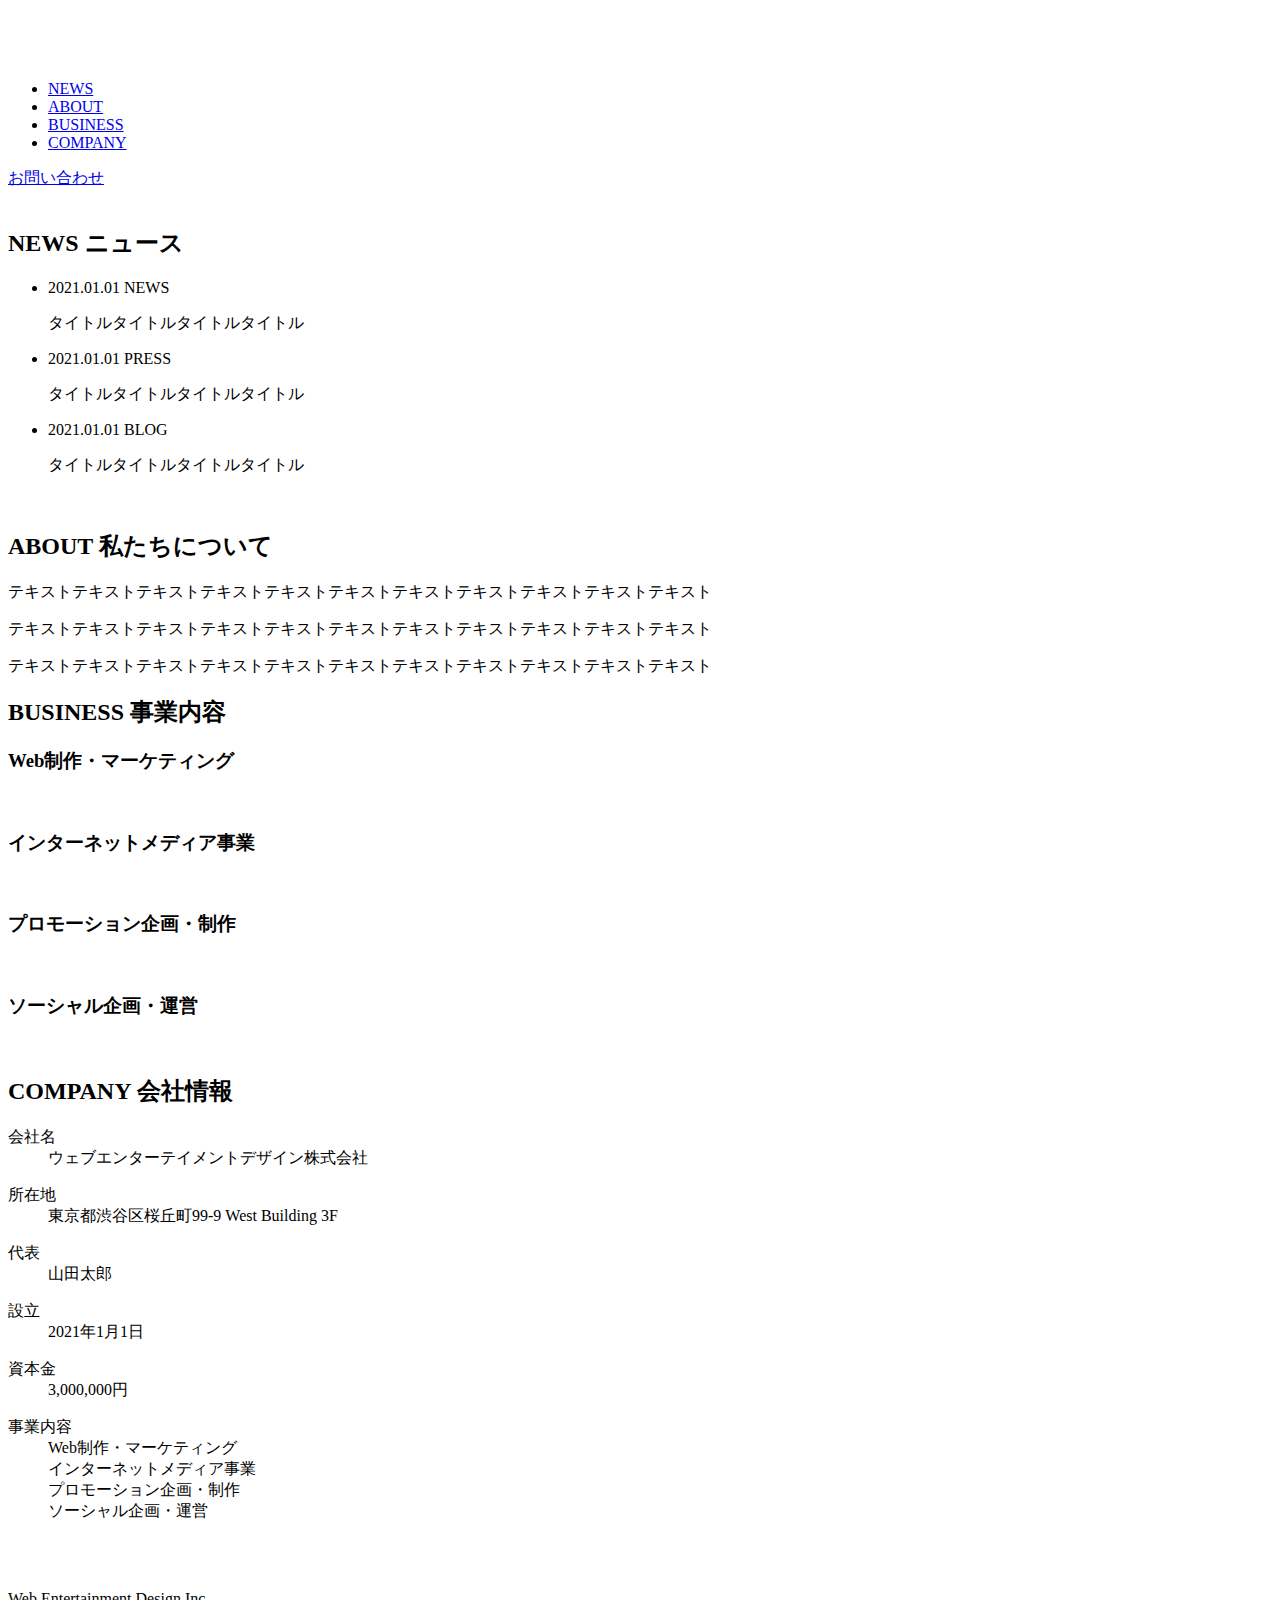
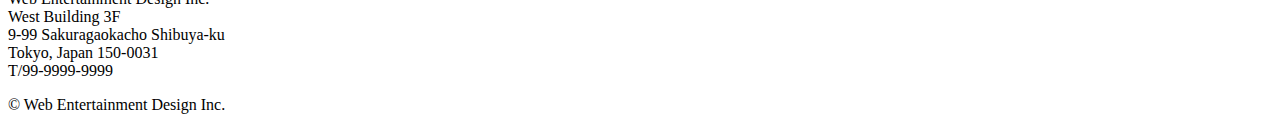
==== index.html @ 952444db "Create index.html" ====
<!DOCTYPE html>
<html lang="en">
<head>
    <meta charset="UTF-8">
    <meta http-equiv="X-UA-Compatible" content="IE=edge">
    <meta name="viewport" content="width=device-width, initial-scale=1.0">
    <title>Corporate Site</title>
    <link rel="stylesheet" href="style.css">
    <link rel="stylesheet" href="media.css">
</head>
<body>
    <header>
        <div class="header-left">
            <h1><img src="img/logo.svg" alt=""></h1>
            <nav>
                <ul>
                    <li><a href="#news">NEWS</a></li>
                    <li><a href="#about">ABOUT</a></li>
                    <li><a href="#business">BUSINESS</a></li>
                    <li><a href="#company">COMPANY</a></li>
                </ul>
            </nav>
        </div>
        <a href="#" class="header-right">お問い合わせ</a>
    </header>
    <main>
        <div class="main-visual">
            <img src="img/mainvisual.jpg" alt="">
        </div>
        <section id="news">
            <div class="section-title">
                <h2>
                    <span class="en">NEWS</span>
                    <span class="jp">ニュース</span>
                </h2>
            </div>
            <ul class="news-article">
                <li>
                    <div class="date-area">
                        <time datetime="2021-01-01">2021.01.01</time>
                        <span>NEWS</span>
                    </div>
                    <p>タイトルタイトルタイトルタイトル</p>
                </li>
                <li>
                    <div class="date-area">
                        <time datetime="2021-01-01">2021.01.01</time>
                        <span>PRESS</span>
                    </div>
                    <p>タイトルタイトルタイトルタイトル</p>
                </li>
                <li>
                    <div class="date-area">
                        <time datetime="2021-01-01">2021.01.01</time>
                        <span>BLOG</span>
                    </div>
                    <p>タイトルタイトルタイトルタイトル</p>
                </li>
            </ul>
        </section>

        <section id="about">
            <div class="about-left">
                <img src="img/about.jpg" alt="">
            </div>
            <div class="about-right">
                <div class="section-title">
                    <h2>
                        <span class="en">ABOUT</span>
                        <span class="jp">私たちについて</span>
                    </h2>
                </div> 
                <div class="about-text"> 
                    <p>テキストテキストテキストテキストテキストテキストテキストテキストテキストテキストテキスト</p>
                    <p>テキストテキストテキストテキストテキストテキストテキストテキストテキストテキストテキスト</p>
                    <p>テキストテキストテキストテキストテキストテキストテキストテキストテキストテキストテキスト</p>   
                </div> 
            </div>
                      
        </section>

        <section id="business">
            <div class="section-title">
                <h2>
                    <span class="en">BUSINESS</span>
                    <span class="jp">事業内容</span>
                </h2>
            </div> 
            <div class="business-container">
                <div class="business-left">
                    <div class="business-item">
                        <h3>Web制作・マーケティング</h3>
                        <img src="img/business1.jpg" alt="">
                    </div>
                    <div class="business-item">
                        <h3>インターネットメディア事業</h3>
                        <img src="img/business2.jpg" alt="">
                    </div>
                </div>
                <div class="business-right">
                    <div class="business-item">
                        <h3>プロモーション企画・制作</h3>
                        <img src="img/business3.jpg" alt="">
                    </div>
                    <div class="business-item">
                        <h3>ソーシャル企画・運営</h3>
                        <img src="img/business4.jpg" alt="">
                    </div>
                </div>
            </div>
        </section>

        <section id="company">
            <div class="company-left">
                <div class="section-title">
                    <h2>
                        <span class="en">COMPANY</span>
                        <span class="jp">会社情報</span>
                    </h2>
                </div> 
                <div class="company-info">
                    <dl>
                        <dt>会社名</dt>
                        <dd>ウェブエンターテイメントデザイン株式会社</dd>
                    </dl>
                    <dl>
                        <dt>所在地</dt>
                        <dd>東京都渋谷区桜丘町99-9 West Building 3F</dd>
                    </dl>
                    <dl>
                        <dt>代表</dt>
                        <dd>山田太郎</dd>
                    </dl>
                    <dl>
                        <dt>設立</dt>
                        <dd>2021年1月1日</dd>
                    </dl>
                    <dl>
                        <dt>資本金</dt>
                        <dd>3,000,000円</dd>
                    </dl>
                    <dl class="wrap">
                        <dt>事業内容</dt>
                        <dd>Web制作・マーケティング</dd>
                        <dd class="add">インターネットメディア事業</dd>
                        <dd class="add">プロモーション企画・制作</dd>
                        <dd class="add">ソーシャル企画・運営</dd>
                    </dl>
                </div>
            </div>
            <div class="company-right">
                <img src="img/company.jpg" alt="">
            </div>
        </section>
    </main>
    <footer>
        <div class="footer-container">
            <div class="footer-left">
                <img src="img/logo.svg" alt="">
            </div>
            <div class="footer-right">
                <p>Web Entertainment Design Inc.<br>
                    West Building 3F<br>
                    9-99 Sakuragaokacho Shibuya-ku<br>
                    Tokyo, Japan 150-0031<br>
                    T/99-9999-9999
                </p>
            </div>
        </div>
        <p class="copy">&copy; Web Entertainment Design Inc.</p>
    </footer>
</body>
</html>
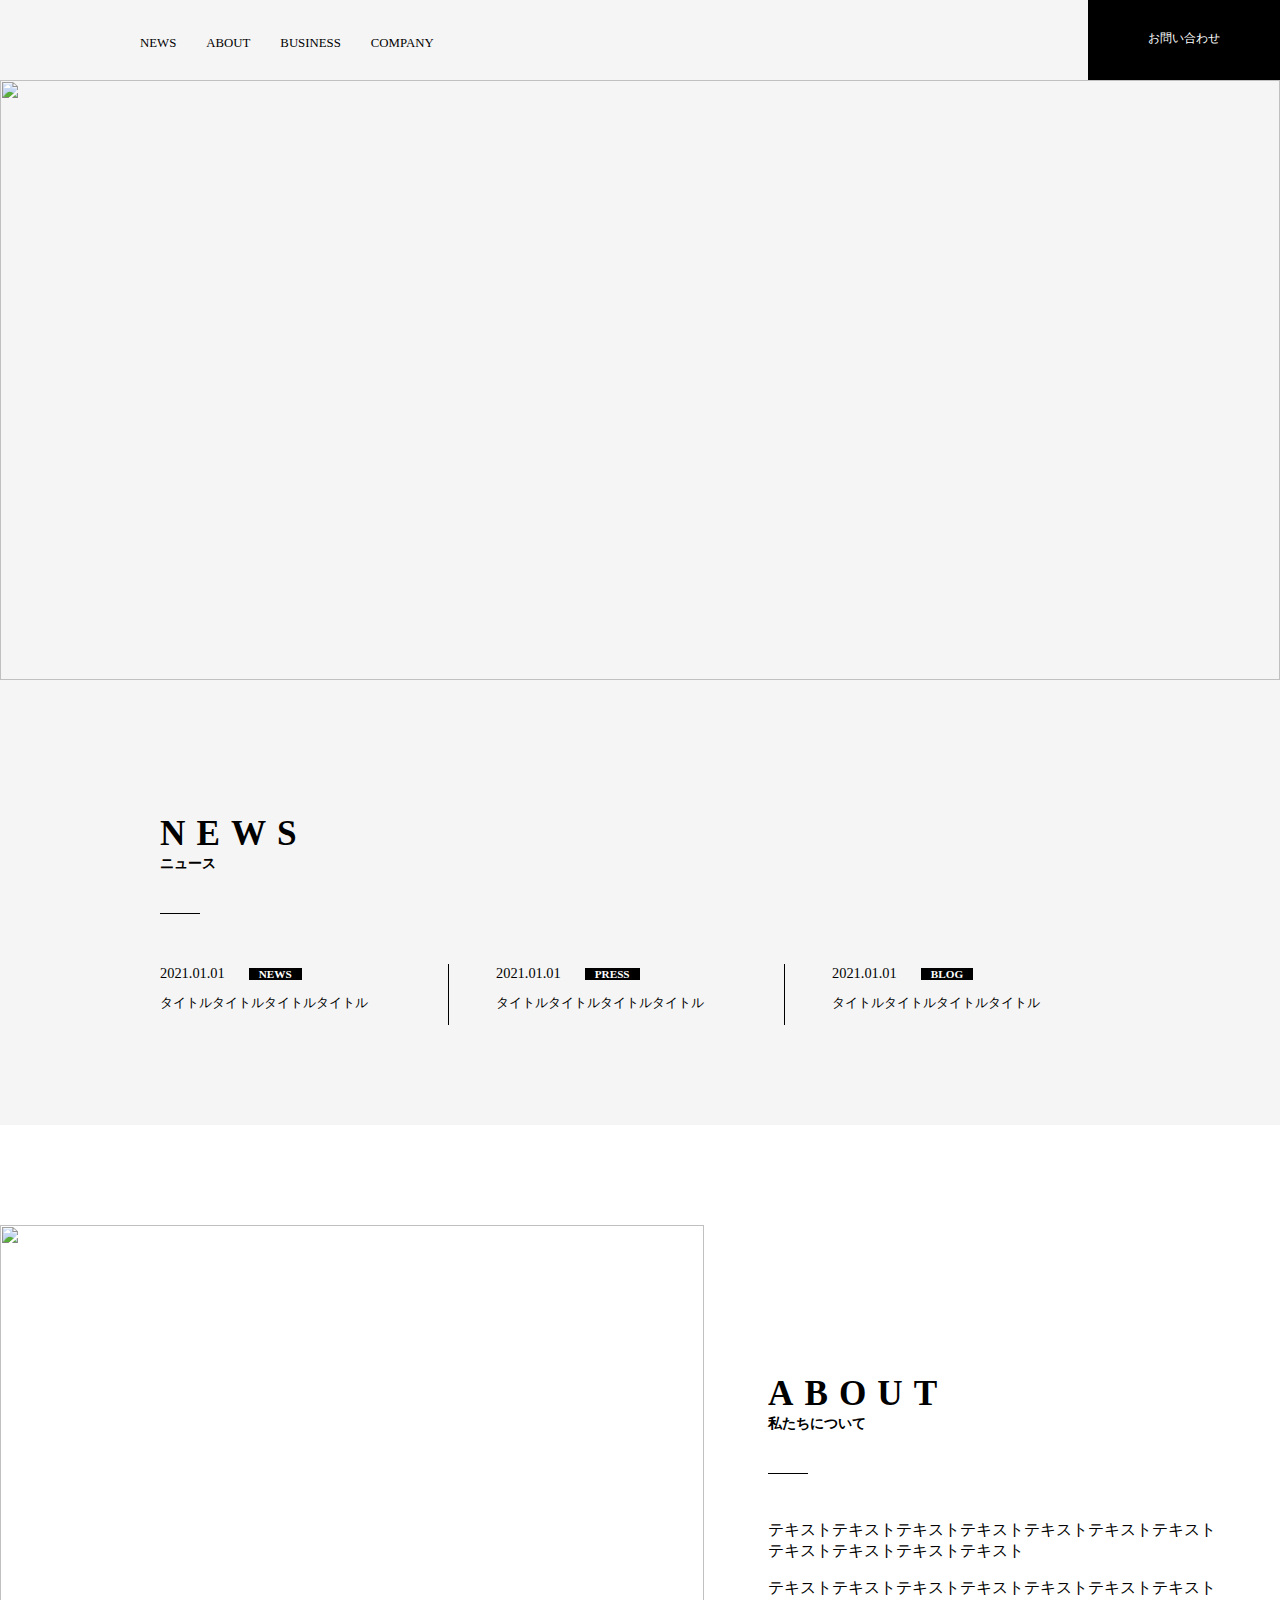
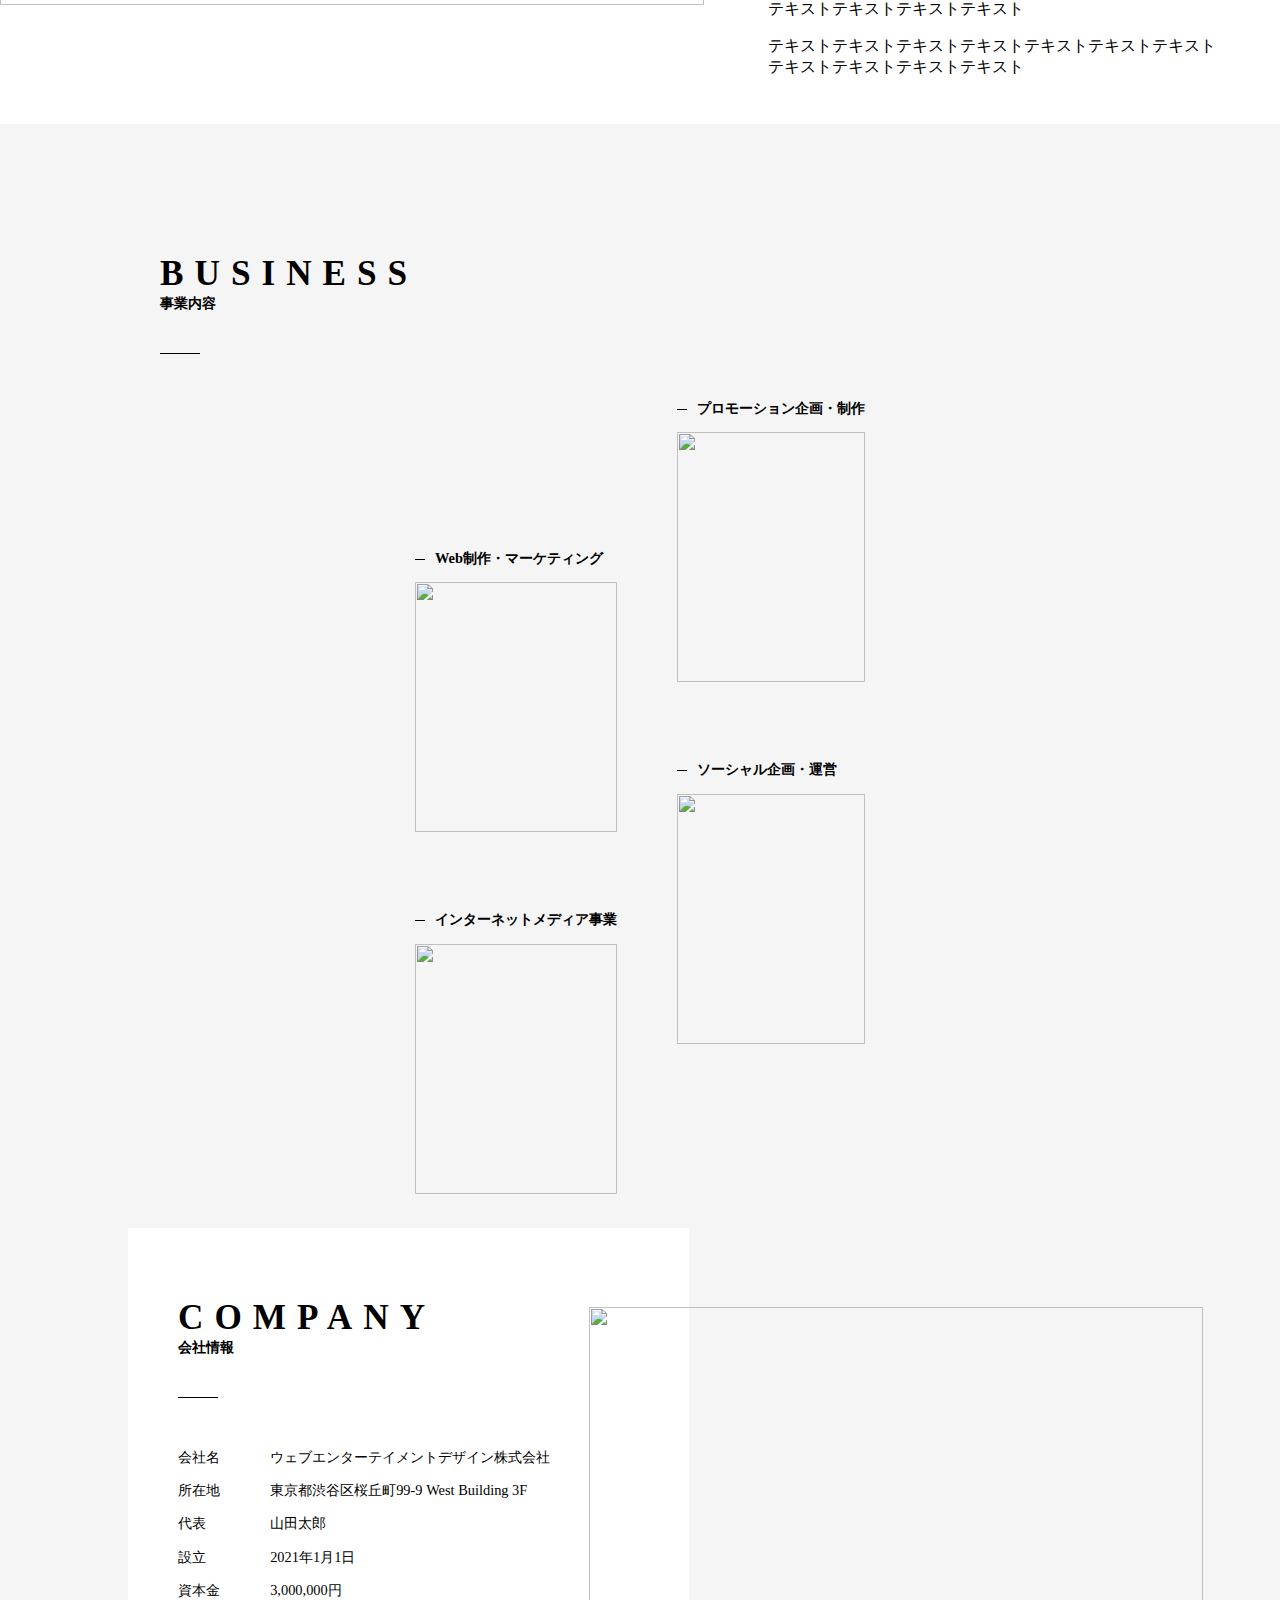
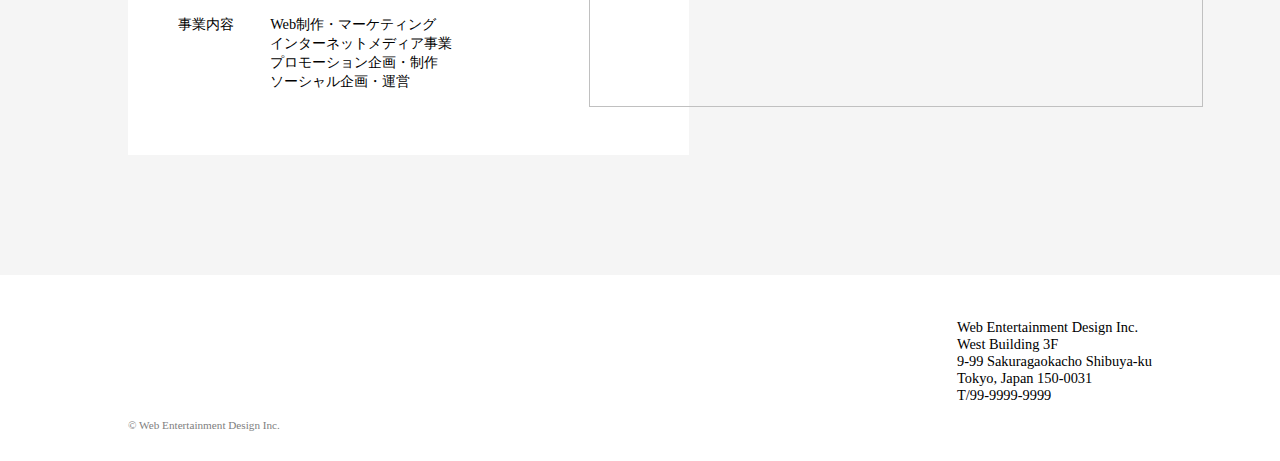
==== commit 3b71899b: "Update index.html" ====
--- a/index.html
+++ b/index.html
@@ -11,7 +11,7 @@
 <body>
     <header>
         <div class="header-left">
-            <h1><img src="img/logo.svg" alt=""></h1>
+            <h1><img src="https://raw.githubusercontent.com/hamatai7109/corporate-site/8b26c4254bfc8a91b56f3406eeda047e41ff4cda/logo.svg" alt=""></h1>
             <nav>
                 <ul>
                     <li><a href="#news">NEWS</a></li>
@@ -25,7 +25,7 @@
     </header>
     <main>
         <div class="main-visual">
-            <img src="img/mainvisual.jpg" alt="">
+            <img src="https://github.com/hamatai7109/corporate-site/blob/main/mainvisual.jpg?raw=true" alt="">
         </div>
         <section id="news">
             <div class="section-title">
@@ -61,7 +61,7 @@
 
         <section id="about">
             <div class="about-left">
-                <img src="img/about.jpg" alt="">
+                <img src="https://github.com/hamatai7109/corporate-site/blob/main/about.jpg?raw=true" alt="">
             </div>
             <div class="about-right">
                 <div class="section-title">
@@ -90,21 +90,21 @@
                 <div class="business-left">
                     <div class="business-item">
                         <h3>Web制作・マーケティング</h3>
-                        <img src="img/business1.jpg" alt="">
+                        <img src="https://github.com/hamatai7109/corporate-site/blob/main/business1.jpg?raw=true" alt="">
                     </div>
                     <div class="business-item">
                         <h3>インターネットメディア事業</h3>
-                        <img src="img/business2.jpg" alt="">
+                        <img src="https://github.com/hamatai7109/corporate-site/blob/main/business2.jpg?raw=true" alt="">
                     </div>
                 </div>
                 <div class="business-right">
                     <div class="business-item">
                         <h3>プロモーション企画・制作</h3>
-                        <img src="img/business3.jpg" alt="">
+                        <img src="https://github.com/hamatai7109/corporate-site/blob/main/business3.jpg?raw=true" alt="">
                     </div>
                     <div class="business-item">
                         <h3>ソーシャル企画・運営</h3>
-                        <img src="img/business4.jpg" alt="">
+                        <img src="https://github.com/hamatai7109/corporate-site/blob/main/business4.jpg?raw=true" alt="">
                     </div>
                 </div>
             </div>
@@ -149,14 +149,14 @@
                 </div>
             </div>
             <div class="company-right">
-                <img src="img/company.jpg" alt="">
+                <img src="https://github.com/hamatai7109/corporate-site/blob/main/company.jpg?raw=true" alt="">
             </div>
         </section>
     </main>
     <footer>
         <div class="footer-container">
             <div class="footer-left">
-                <img src="img/logo.svg" alt="">
+                <img src="https://raw.githubusercontent.com/hamatai7109/corporate-site/8b26c4254bfc8a91b56f3406eeda047e41ff4cda/logo.svg" alt="">
             </div>
             <div class="footer-right">
                 <p>Web Entertainment Design Inc.<br>
--- a/style.css
+++ b/style.css
@@ -0,0 +1,305 @@
+/*general*/
+html{
+    font-size: 100%;
+}
+
+body{
+    margin: 0;
+    background-color: rgb(245, 245, 245);    
+}
+
+li{
+    list-style: none;
+}
+
+a{
+    text-decoration: none;
+    color: black;
+}
+
+/*section-title*/
+
+.section-title{
+    margin-top: 130px;
+}
+
+.section-title::after {
+    content: "";
+    width: 40px;
+    height: 1px;
+    background-color: #000;
+    display: block;
+  }
+
+.section-title h2{
+    display: flex;
+    flex-direction: column;
+}
+
+.en{
+    font-size: 2.2rem;
+    letter-spacing: 11px;
+}
+
+.jp{
+    font-size: 0.9rem;
+    padding-bottom: 20px;
+}
+
+
+/*header*/
+header{
+    display: flex;
+    justify-content: space-between;
+    height: 80px;
+}
+
+.header-left{
+    display: flex;
+    margin-left: 70px;
+}
+
+.header-left img{
+    height: 25px;
+}
+
+.header-left ul{
+    display: flex;
+}
+
+.header-left li{
+    padding-left: 30px;
+    padding-top: 20px;
+    font-size: 0.8rem;
+}
+
+.header-right{
+    display: inline-block;
+    background-color: black;
+    color: white;
+    padding-top: 30px;
+    padding-bottom: 20px;
+    padding-right: 60px;
+    padding-left: 60px;
+    font-size: 0.75rem;
+}
+
+/*main-visual*/
+.main-visual img{
+    height: 600px;
+    width: 100%;
+    object-fit: cover;
+
+}
+
+/*news*/
+#news{
+    width: 75%;
+    margin: 0 auto;
+}
+
+.news-article{
+    display: flex;
+    justify-content: space-between;
+    padding-left: 0;
+    margin-top: 50px;
+}
+
+.news-article li{
+    width: 30%;
+    border-right: 0.5px solid black;
+}
+
+.news-article li:last-child{
+    border-right: none;
+}
+
+.news-article p{
+    font-size: 0.8rem;
+}
+
+.date-area time{
+    font-size: 0.9rem;
+    padding-right: 20px;
+}
+
+.date-area span{
+    display: inline-block;
+    background-color: black;
+    color: white;
+    font-weight: bold;
+    font-size: 0.7rem;
+    padding-left: 10px;
+    padding-right: 10px;
+}
+
+/*about*/
+#about{
+    display: flex;
+    margin-top: 100px;
+    padding-top: 100px;
+    padding-bottom: 30px;
+    background-color: white;
+}
+
+.about-left{
+    width: 55%;
+}
+
+.about-left img{
+    height: 380px;
+    width: 100%;
+    object-fit: cover;
+}
+
+.about-right{
+    display: flex;
+    flex-direction: column;
+    justify-content: center;
+    width: 35%;
+    margin: 0 auto;
+}
+
+.about-text{
+    margin-top: 30px;
+}
+
+/*business*/
+#business{
+    width: 75%;
+    margin: 0 auto;
+}
+
+.business-container{
+    display: flex;
+    justify-content: center;
+}
+
+.business-item{
+    padding: 30px;
+}
+
+
+.business-item h3{
+    font-size: 0.9rem;
+}
+.business-item h3::before{
+    content: "";
+    width: 10px;
+    height: 1px;
+    margin-right: 10px;
+    margin-bottom: 3px;
+    background-color: black;
+    display: inline-block;
+}
+
+.business-item img{
+    height: 250px;
+    width: 100%;
+    object-fit: cover;
+}
+
+.business-left{
+    margin-top: 150px;
+}
+
+
+
+/*company*/
+
+#company{
+    width: 80%;
+    margin: 0 auto;
+    display: flex;
+    align-items: center;
+    position: relative;
+
+}
+
+.company-left .section-title{
+    margin-top: 20px;
+}
+
+.company-left{
+    background-color: white;
+    width: 45%;
+    padding: 50px;
+}
+
+.company-info{
+    margin-top: 50px;
+    width: 100%;
+}
+
+.company-info dl{
+    display: flex;
+    font-size: 0.9rem;
+}
+
+.company-info dt{
+    width: 20%;
+
+}
+
+.company-info dd{
+    width: 80%;
+    margin: 0;
+}
+
+.wrap{
+    display: flex;
+    flex-wrap: wrap;
+}
+
+.add{
+    margin-left: 20% !important;
+}
+
+.company-right{
+    position: absolute;
+    width: 60%;
+    top: 15%;
+    left: 45%;
+}
+
+.company-right img{
+    height: 400px;
+    width: 100%;
+    object-fit: cover;
+}
+
+/*footer*/
+footer{
+    margin-top: 120px;
+    background-color: white;
+    display: flex;
+    flex-direction: column;
+}
+
+.footer-container{
+    margin: 0 auto;
+    width: 80%;
+    display: flex;
+    align-items: center;
+    justify-content: space-between;
+}
+
+.footer-left img{
+    height: 25px;
+}
+
+.footer-right{
+    padding-top: 30px;
+}
+
+.footer-right p{
+    font-size: 0.9rem;
+}
+
+.copy{
+    width: 80%;
+    margin: 0 auto;
+    font-size: 0.7rem;
+    padding-bottom: 30px;
+    color: gray;
+}
--- a/media.css
+++ b/media.css
@@ -0,0 +1,117 @@
+@media screen and (max-width:1200px) {
+    #company{
+        flex-direction: column;
+        position: static;
+    }
+
+    .company-left, .company-right{
+        width: 90%;
+    }
+
+    .company-right{
+        padding-right: 6%;
+        padding-left: 6%;
+        padding-bottom: 5%;
+        position: static;
+        background-color: white;
+    }
+}
+
+@media screen and (max-width:754px) {
+    header{
+        height: 160px;
+    }
+
+    .header-left{
+        margin: 0 auto;
+        flex-direction: column;
+        align-items: center;
+    }
+
+    nav{
+        width: 100%;
+        margin: 0 auto;
+    }
+
+    .header-left ul{
+        justify-content: space-between;
+        margin: 0 auto;
+        padding-left: 0;
+    }
+
+    .header-right{
+        display: none;
+    }
+
+    #news{
+        width: 90%;
+    }
+
+    .news-article{
+        flex-direction: column;
+    }
+
+    .news-article li{
+        width: 100%;
+        padding-top: 10px;
+        padding-bottom: 20px;
+        border-right: none;
+        border-bottom: 1px solid gray;
+    }
+
+    .news-article li:last-child{
+        border-bottom: none;
+    }
+
+    #about{
+        width: 100%;
+        margin: 0 auto;
+        flex-direction: column;
+    }
+
+    .about-right, .about-left{
+        width: 95%;
+    }
+
+    .about-right{
+        order: 1;
+    }
+
+    .about-right .section-title{
+        margin-top: 0;
+    }
+
+    .about-left{
+        margin: 0 auto;
+        order: 2;
+    }
+
+    #business{
+        width: 95%;
+    }
+
+    .business-container{
+        flex-direction: column;
+    }
+
+    .business-left{
+        margin-top: 10px;
+    }
+    
+    .footer-container{
+       flex-direction: column;
+    }
+    
+    .footer-left{
+        padding-top: 30px;
+    }
+
+    .footer-right{
+        padding-top: 10px;
+    }
+    
+    .copy{
+        width: 100%;
+        text-align: center;
+    }
+}
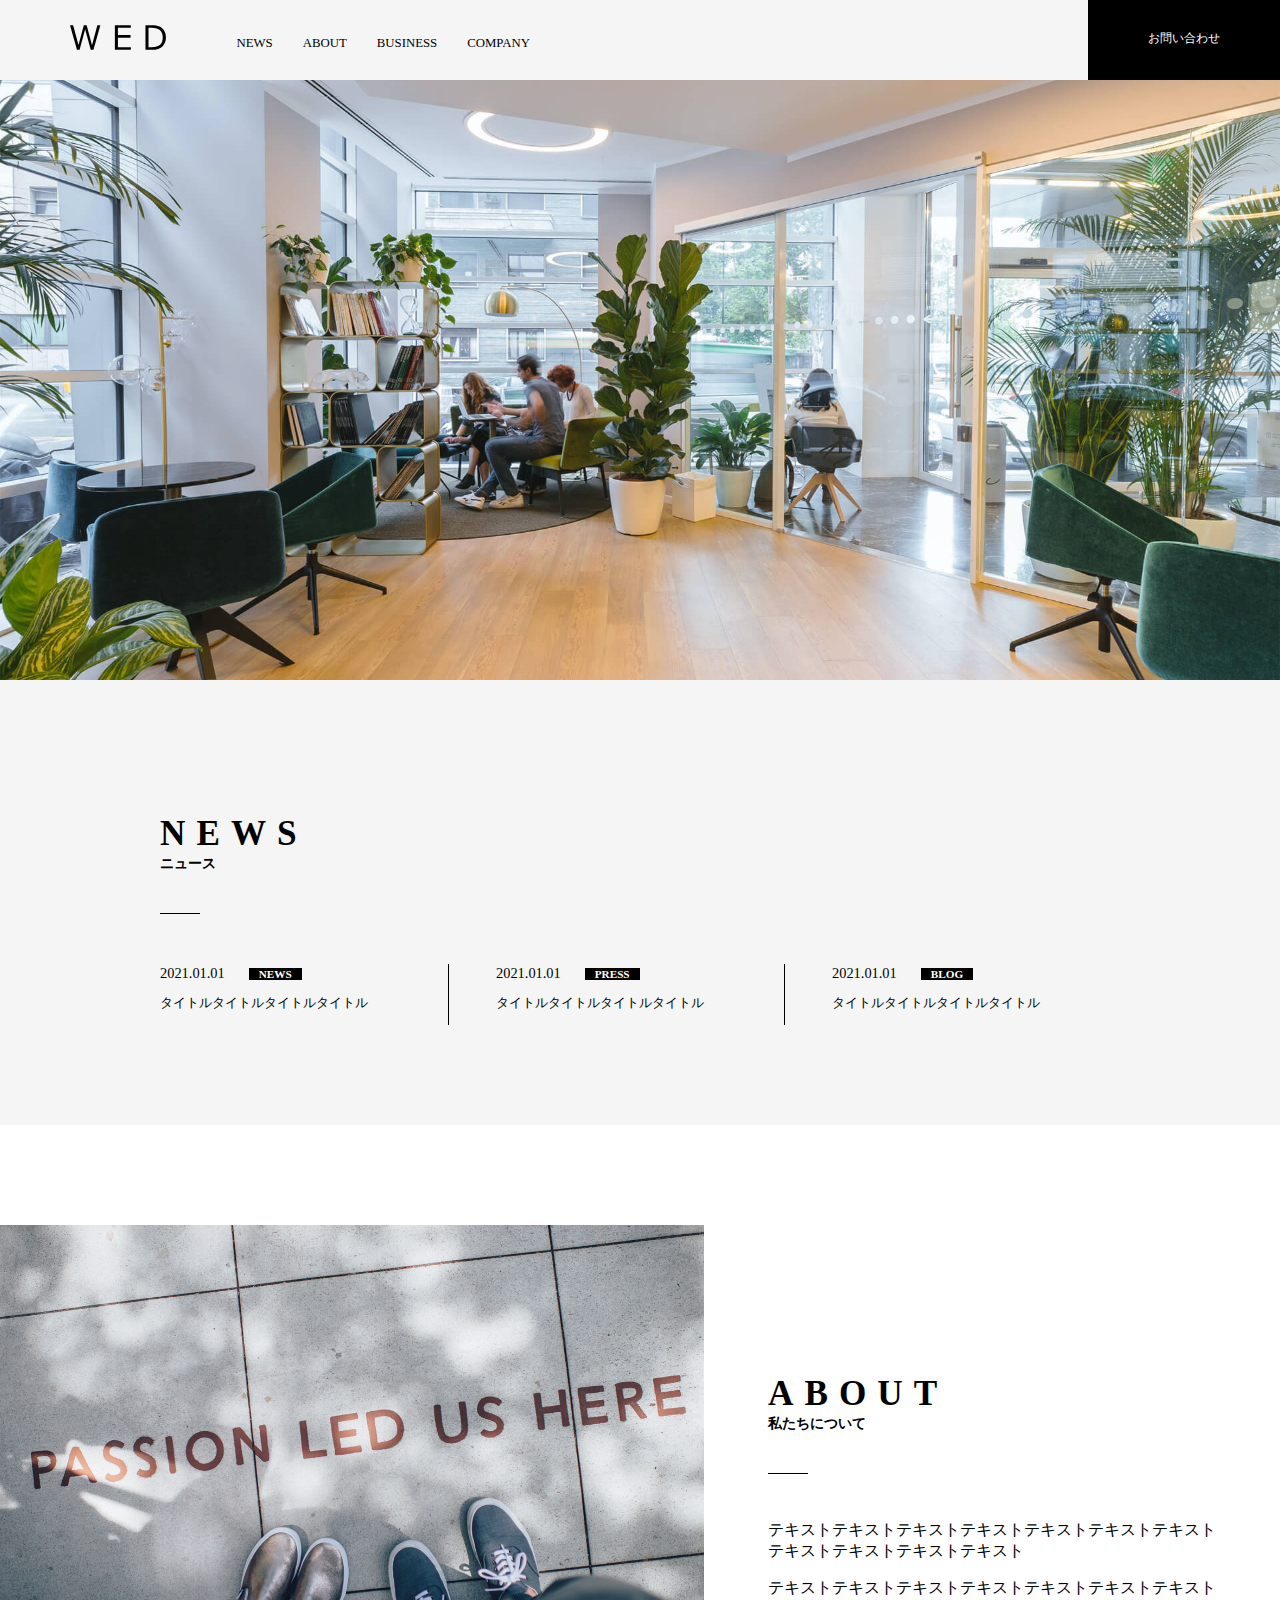
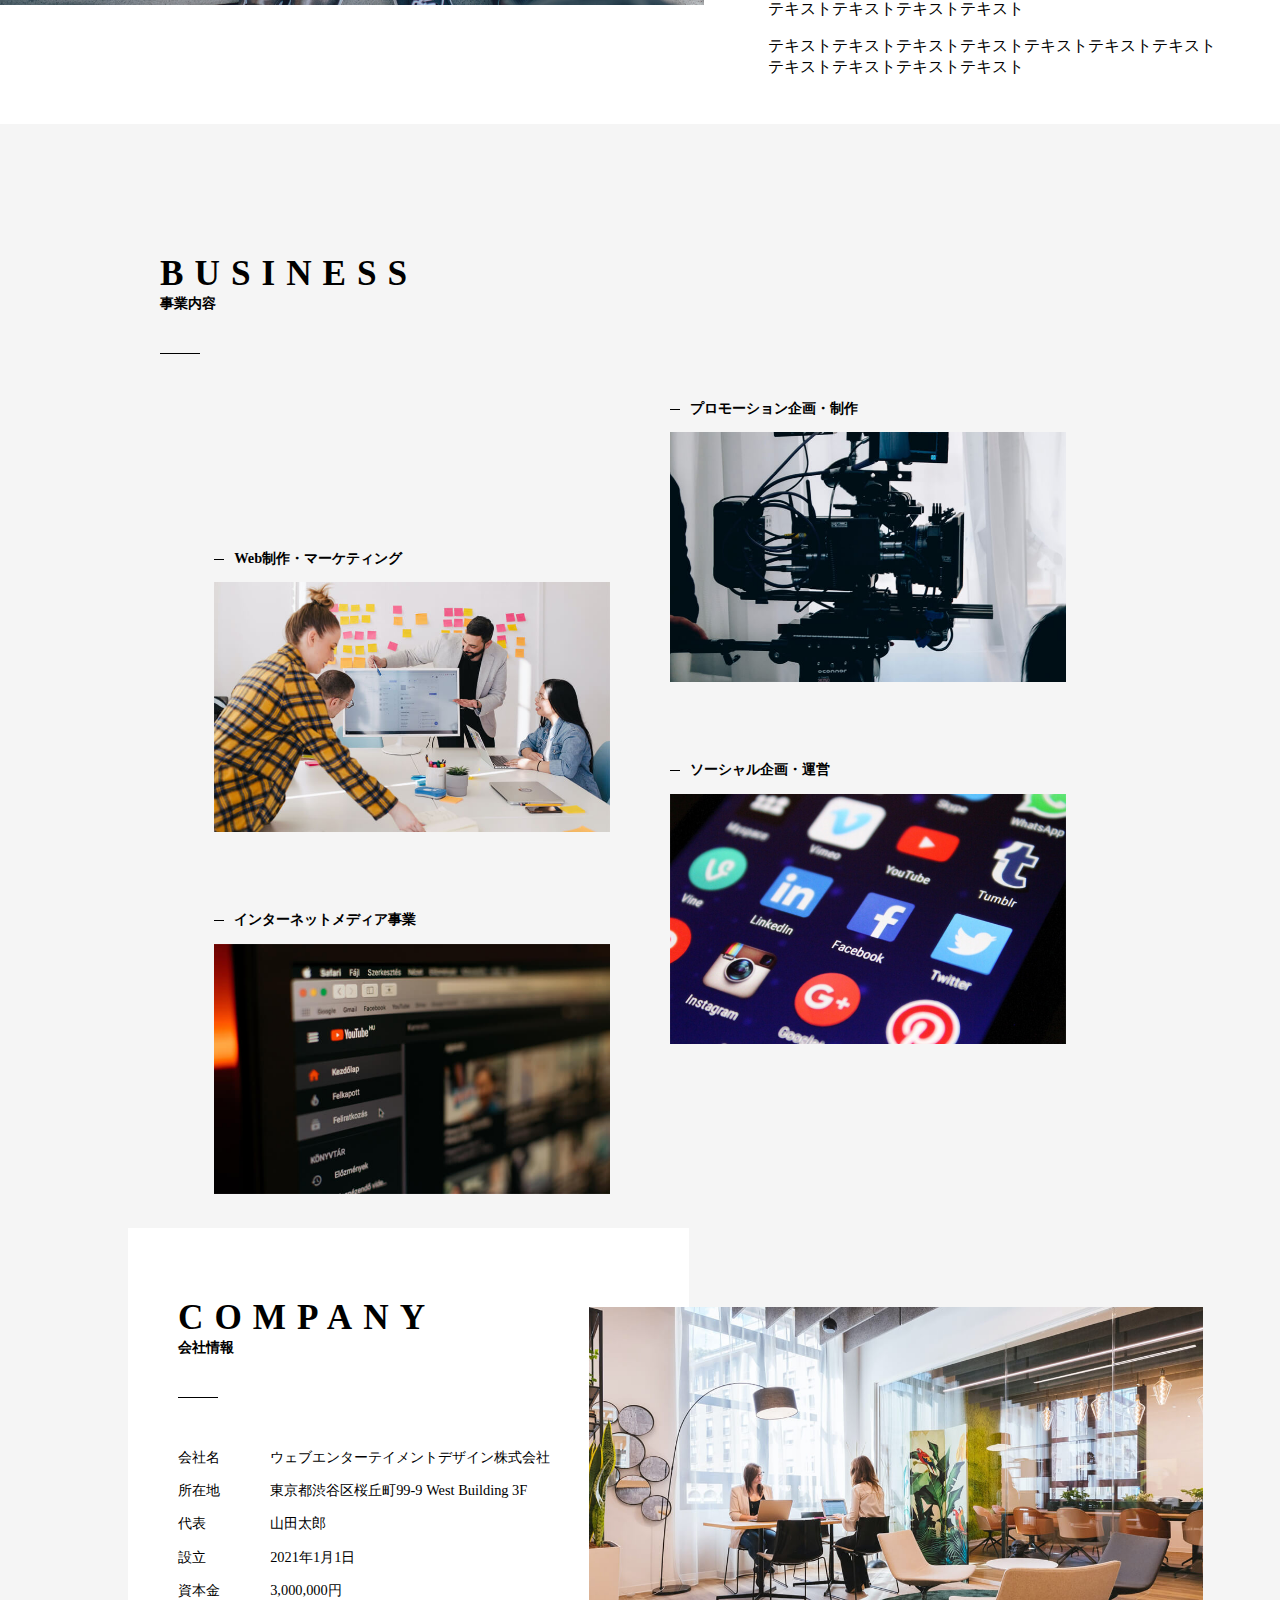
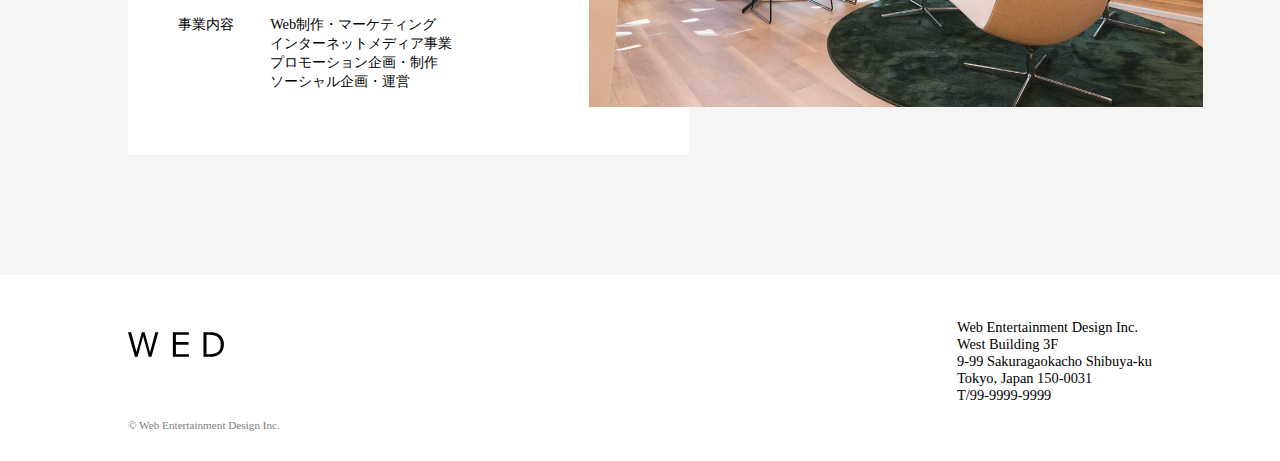
==== commit 3886a1ab: "test" ====
--- a/index.html
+++ b/index.html
@@ -9,165 +9,161 @@
     <link rel="stylesheet" href="media.css">
 </head>
 <body>
-    <header>
-        <div class="header-left">
-            <h1><img src="https://raw.githubusercontent.com/hamatai7109/corporate-site/8b26c4254bfc8a91b56f3406eeda047e41ff4cda/logo.svg" alt=""></h1>
-            <nav>
-                <ul>
-                    <li><a href="#news">NEWS</a></li>
-                    <li><a href="#about">ABOUT</a></li>
-                    <li><a href="#business">BUSINESS</a></li>
-                    <li><a href="#company">COMPANY</a></li>
-                </ul>
-            </nav>
+  <header>
+      <div class="header-left">
+          <h1><img src="img/logo.svg" alt=""></h1>
+          <nav>
+              <ul>
+                  <li><a href="#news">NEWS</a></li>
+                  <li><a href="#about">ABOUT</a></li>
+                  <li><a href="#business">BUSINESS</a></li>
+                  <li><a href="#company">COMPANY</a></li>
+              </ul>
+          </nav>
+      </div>
+      <a href="#" class="header-right">お問い合わせ</a>
+  </header>
+  <main>
+      <div class="main-visual">
+        <img src="img/mainvisual.jpg" alt="">
+      </div>
+      <section id="news">
+        <div class="section-title">
+          <h2>
+            <span class="en">NEWS</span>
+            <span class="jp">ニュース</span>
+          </h2>
         </div>
-        <a href="#" class="header-right">お問い合わせ</a>
-    </header>
-    <main>
-        <div class="main-visual">
-            <img src="https://github.com/hamatai7109/corporate-site/blob/main/mainvisual.jpg?raw=true" alt="">
+        <ul class="news-article">
+          <li>
+            <div class="date-area">
+                <time datetime="2021-01-01">2021.01.01</time>
+                <span>NEWS</span>
+            </div>
+            <p>タイトルタイトルタイトルタイトル</p>
+          </li>
+          <li>
+            <div class="date-area">
+                <time datetime="2021-01-01">2021.01.01</time>
+                <span>PRESS</span>
+            </div>
+            <p>タイトルタイトルタイトルタイトル</p>
+          </li>
+          <li>
+            <div class="date-area">
+                <time datetime="2021-01-01">2021.01.01</time>
+                <span>BLOG</span>
+            </div>
+            <p>タイトルタイトルタイトルタイトル</p>
+          </li>
+        </ul>
+      </section>
+      <section id="about">
+        <div class="about-left">
+          <img src="img/about.jpg" alt="">
         </div>
-        <section id="news">
-            <div class="section-title">
-                <h2>
-                    <span class="en">NEWS</span>
-                    <span class="jp">ニュース</span>
-                </h2>
+        <div class="about-right">
+          <div class="section-title">
+            <h2>
+              <span class="en">ABOUT</span>
+              <span class="jp">私たちについて</span>
+            </h2>
+          </div> 
+          <div class="about-text"> 
+            <p>テキストテキストテキストテキストテキストテキストテキストテキストテキストテキストテキスト</p>
+            <p>テキストテキストテキストテキストテキストテキストテキストテキストテキストテキストテキスト</p>
+            <p>テキストテキストテキストテキストテキストテキストテキストテキストテキストテキストテキスト</p>   
+          </div> 
+        </div>
+      </section>
+      <section id="business">
+        <div class="section-title">
+          <h2>
+            <span class="en">BUSINESS</span>
+            <span class="jp">事業内容</span>
+          </h2>
+        </div> 
+        <div class="business-container">
+          <div class="business-left">
+            <div class="business-item">
+              <h3>Web制作・マーケティング</h3>
+              <img src="img/business1.jpg" alt="">
             </div>
-            <ul class="news-article">
-                <li>
-                    <div class="date-area">
-                        <time datetime="2021-01-01">2021.01.01</time>
-                        <span>NEWS</span>
-                    </div>
-                    <p>タイトルタイトルタイトルタイトル</p>
-                </li>
-                <li>
-                    <div class="date-area">
-                        <time datetime="2021-01-01">2021.01.01</time>
-                        <span>PRESS</span>
-                    </div>
-                    <p>タイトルタイトルタイトルタイトル</p>
-                </li>
-                <li>
-                    <div class="date-area">
-                        <time datetime="2021-01-01">2021.01.01</time>
-                        <span>BLOG</span>
-                    </div>
-                    <p>タイトルタイトルタイトルタイトル</p>
-                </li>
-            </ul>
-        </section>
-
-        <section id="about">
-            <div class="about-left">
-                <img src="https://github.com/hamatai7109/corporate-site/blob/main/about.jpg?raw=true" alt="">
+            <div class="business-item">
+              <h3>インターネットメディア事業</h3>
+              <img src="img/business2.jpg" alt="">
             </div>
-            <div class="about-right">
-                <div class="section-title">
-                    <h2>
-                        <span class="en">ABOUT</span>
-                        <span class="jp">私たちについて</span>
-                    </h2>
-                </div> 
-                <div class="about-text"> 
-                    <p>テキストテキストテキストテキストテキストテキストテキストテキストテキストテキストテキスト</p>
-                    <p>テキストテキストテキストテキストテキストテキストテキストテキストテキストテキストテキスト</p>
-                    <p>テキストテキストテキストテキストテキストテキストテキストテキストテキストテキストテキスト</p>   
-                </div> 
+          </div>
+          <div class="business-right">
+            <div class="business-item">
+              <h3>プロモーション企画・制作</h3>
+              <img src="img/business3.jpg" alt="">
             </div>
-                      
-        </section>
-
-        <section id="business">
-            <div class="section-title">
-                <h2>
-                    <span class="en">BUSINESS</span>
-                    <span class="jp">事業内容</span>
-                </h2>
-            </div> 
-            <div class="business-container">
-                <div class="business-left">
-                    <div class="business-item">
-                        <h3>Web制作・マーケティング</h3>
-                        <img src="https://github.com/hamatai7109/corporate-site/blob/main/business1.jpg?raw=true" alt="">
-                    </div>
-                    <div class="business-item">
-                        <h3>インターネットメディア事業</h3>
-                        <img src="https://github.com/hamatai7109/corporate-site/blob/main/business2.jpg?raw=true" alt="">
-                    </div>
-                </div>
-                <div class="business-right">
-                    <div class="business-item">
-                        <h3>プロモーション企画・制作</h3>
-                        <img src="https://github.com/hamatai7109/corporate-site/blob/main/business3.jpg?raw=true" alt="">
-                    </div>
-                    <div class="business-item">
-                        <h3>ソーシャル企画・運営</h3>
-                        <img src="https://github.com/hamatai7109/corporate-site/blob/main/business4.jpg?raw=true" alt="">
-                    </div>
-                </div>
+            <div class="business-item">
+              <h3>ソーシャル企画・運営</h3>
+              <img src="img/business4.jpg" alt="">
             </div>
-        </section>
-
-        <section id="company">
-            <div class="company-left">
-                <div class="section-title">
-                    <h2>
-                        <span class="en">COMPANY</span>
-                        <span class="jp">会社情報</span>
-                    </h2>
-                </div> 
-                <div class="company-info">
-                    <dl>
-                        <dt>会社名</dt>
-                        <dd>ウェブエンターテイメントデザイン株式会社</dd>
-                    </dl>
-                    <dl>
-                        <dt>所在地</dt>
-                        <dd>東京都渋谷区桜丘町99-9 West Building 3F</dd>
-                    </dl>
-                    <dl>
-                        <dt>代表</dt>
-                        <dd>山田太郎</dd>
-                    </dl>
-                    <dl>
-                        <dt>設立</dt>
-                        <dd>2021年1月1日</dd>
-                    </dl>
-                    <dl>
-                        <dt>資本金</dt>
-                        <dd>3,000,000円</dd>
-                    </dl>
-                    <dl class="wrap">
-                        <dt>事業内容</dt>
-                        <dd>Web制作・マーケティング</dd>
-                        <dd class="add">インターネットメディア事業</dd>
-                        <dd class="add">プロモーション企画・制作</dd>
-                        <dd class="add">ソーシャル企画・運営</dd>
-                    </dl>
-                </div>
-            </div>
-            <div class="company-right">
-                <img src="https://github.com/hamatai7109/corporate-site/blob/main/company.jpg?raw=true" alt="">
-            </div>
-        </section>
-    </main>
-    <footer>
-        <div class="footer-container">
-            <div class="footer-left">
-                <img src="https://raw.githubusercontent.com/hamatai7109/corporate-site/8b26c4254bfc8a91b56f3406eeda047e41ff4cda/logo.svg" alt="">
-            </div>
-            <div class="footer-right">
-                <p>Web Entertainment Design Inc.<br>
-                    West Building 3F<br>
-                    9-99 Sakuragaokacho Shibuya-ku<br>
-                    Tokyo, Japan 150-0031<br>
-                    T/99-9999-9999
-                </p>
-            </div>
+          </div>
         </div>
-        <p class="copy">&copy; Web Entertainment Design Inc.</p>
-    </footer>
+      </section>
+      <section id="company">
+        <div div class="company-left">
+          <div class="section-title">
+            <h2>
+              <span class="en">COMPANY</span>
+              <span class="jp">会社情報</span>
+            </h2>
+          </div> 
+          <div class="company-info">
+            <dl>
+              <dt>会社名</dt>
+              <dd>ウェブエンターテイメントデザイン株式会社</dd>
+            </dl>
+            <dl>
+              <dt>所在地</dt>
+              <dd>東京都渋谷区桜丘町99-9 West Building 3F</dd>
+            </dl>
+            <dl>
+              <dt>代表</dt>
+              <dd>山田太郎</dd>
+            </dl>
+            <dl>
+              <dt>設立</dt>
+              <dd>2021年1月1日</dd>
+            </dl>
+            <dl>
+              <dt>資本金</dt>
+              <dd>3,000,000円</dd>
+            </dl>
+            <dl class="wrap">
+              <dt>事業内容</dt>
+              <dd>Web制作・マーケティング</dd>
+              <dd class="add">インターネットメディア事業</dd>
+              <dd class="add">プロモーション企画・制作</dd>
+              <dd class="add">ソーシャル企画・運営</dd>
+            </dl>
+          </div>
+        </div>
+          <div class="company-right">
+            <img src="img/company.jpg" alt="">
+          </div>
+      </section>
+  </main>
+  <footer>
+    <div class="footer-container">
+      <div class="footer-left">
+        <img src="img/logo.svg" alt="">
+      </div>
+      <div class="footer-right">
+        <p>Web Entertainment Design Inc.<br>
+          West Building 3F<br>
+          9-99 Sakuragaokacho Shibuya-ku<br>
+          Tokyo, Japan 150-0031<br>
+          T/99-9999-9999
+        </p>
+      </div>
+    </div>
+    <p class="copy">&copy; Web Entertainment Design Inc.</p>
+  </footer>
 </body>
 </html>
--- a/style.css
+++ b/style.css
@@ -29,7 +29,7 @@
     height: 1px;
     background-color: #000;
     display: block;
-  }
+}
 
 .section-title h2{
     display: flex;
--- a/media.css
+++ b/media.css
@@ -99,7 +99,7 @@
     }
     
     .footer-container{
-       flex-direction: column;
+      flex-direction: column;
     }
     
     .footer-left{
